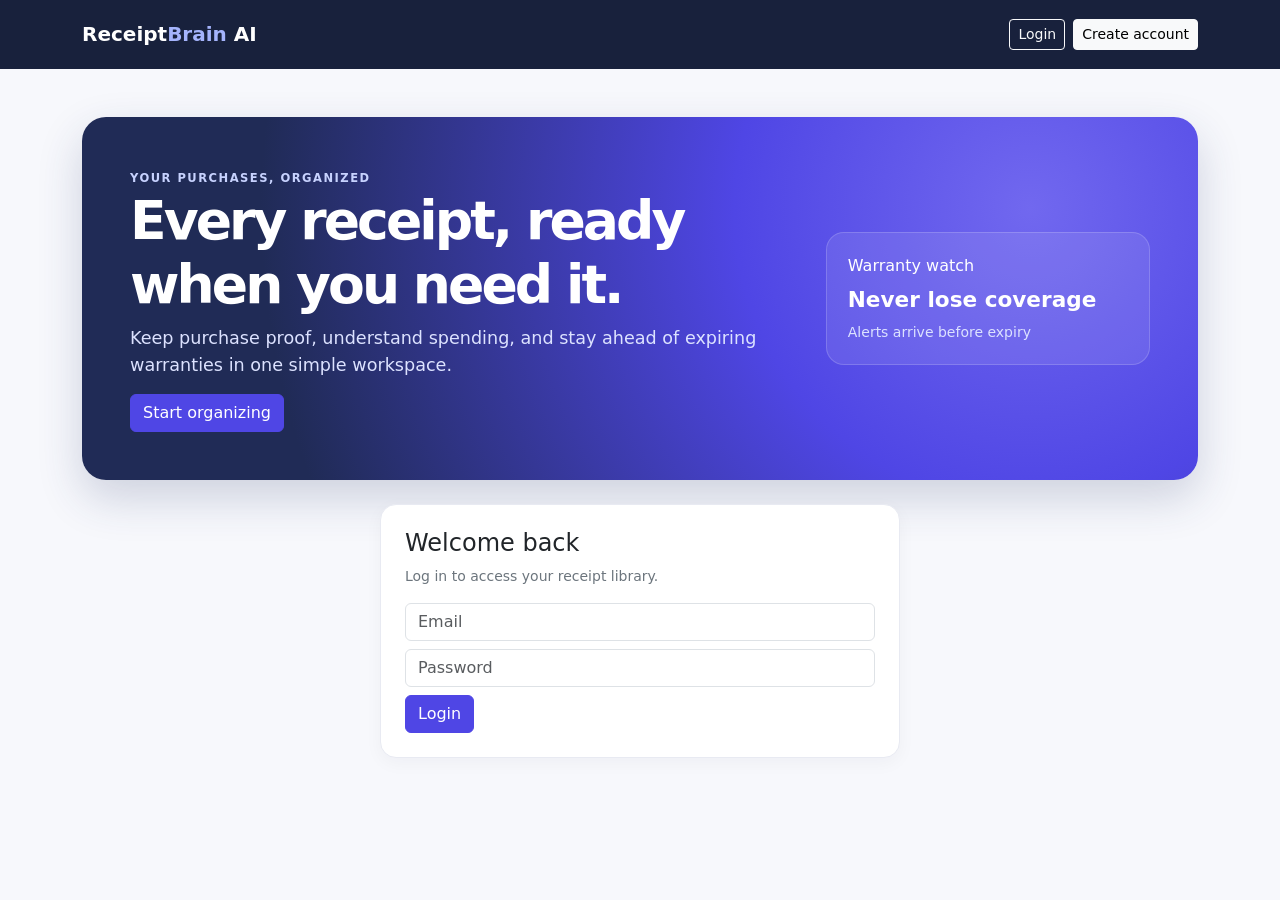
==== src/main/resources/static/index.html @ 35d72b03 "Initial commit" ====
<!DOCTYPE html>
<html lang="en">
<head>
    <meta charset="UTF-8">
    <meta name="viewport" content="width=device-width, initial-scale=1.0">
    <title>ReceiptBrain AI</title>
    <link href="https://cdn.jsdelivr.net/npm/bootstrap@5.3.3/dist/css/bootstrap.min.css" rel="stylesheet">
    <link rel="stylesheet" href="styles.css">
</head>
<body>
<nav class="navbar navbar-expand-lg navbar-dark app-nav">
    <div class="container"><a class="navbar-brand fw-bold" href="#">Receipt<span>Brain</span> AI</a>
        <div class="d-flex gap-2"><button id="loginButton" class="btn btn-outline-light btn-sm" onclick="showLogin()">Login</button><button id="registerButton" class="btn btn-light btn-sm" onclick="showRegister()">Create account</button><button id="logoutButton" class="btn btn-outline-light btn-sm d-none" onclick="logout()">Logout</button></div>
    </div>
</nav>
<main class="container py-4 py-md-5">
    <section class="hero p-4 p-md-5 mb-4">
        <div class="row align-items-center"><div class="col-lg-8"><span class="eyebrow">YOUR PURCHASES, ORGANIZED</span><h1>Every receipt, ready when you need it.</h1><p>Keep purchase proof, understand spending, and stay ahead of expiring warranties in one simple workspace.</p><button class="btn btn-primary" onclick="showRegister()">Start organizing</button></div><div class="col-lg-4"><div class="hero-stat"><span>Warranty watch</span><strong>Never lose coverage</strong><small>Alerts arrive before expiry</small></div></div></div>
    </section>
    <section id="authSection" class="card app-card auth-card mb-4"><div class="card-body p-4"><div id="authBox"></div></div></section>
    <section id="workspace" class="d-none">
        <div class="row g-4 mb-4"><div class="col-lg-7"><div class="card app-card h-100"><div class="card-body p-4"><h2 class="h5">Add a receipt</h2><p class="text-secondary small">We save the original file and make the details editable for accurate tracking.</p><div class="input-group"><input id="receiptFile" class="form-control" type="file" accept="image/*,.pdf,.svg"><button class="btn btn-primary" onclick="uploadReceipt()">Upload</button></div><div id="uploadStatus" class="small mt-2"></div></div></div></div><div class="col-lg-5"><div class="card app-card h-100"><div class="card-body p-4"><div class="d-flex justify-content-between align-items-center"><h2 class="h5 mb-0">Warranty alerts</h2><span id="alertCount" class="badge text-bg-warning">0</span></div><div id="warrantyAlerts" class="mt-3 small text-secondary">No upcoming warranty deadlines.</div></div></div></div></div>
        <section id="summaryCards" class="row g-3 mb-4"></section>
        <section class="card app-card mb-4"><div class="card-body p-4"><div class="d-flex flex-wrap justify-content-between gap-2 align-items-center mb-3"><div><h2 class="h5 mb-1">Receipt library</h2><p class="small text-secondary mb-0">Search, review and correct extracted receipt details.</p></div><button class="btn btn-sm btn-outline-secondary" onclick="clearSearch()">Clear filters</button></div><div class="row g-2"><div class="col-md-4"><input id="searchMerchant" class="form-control" placeholder="Merchant"></div><div class="col-md-4"><input id="searchCategory" class="form-control" placeholder="Category"></div><div class="col-md-4"><div class="input-group"><input id="searchQuery" class="form-control" placeholder="Search receipts"><button class="btn btn-primary" onclick="loadDashboard()">Search</button></div></div></div><div id="receiptList" class="receipt-list mt-4"></div></div></section>
    </section>
</main>
<div class="modal fade" id="receiptModal" tabindex="-1"><div class="modal-dialog"><div class="modal-content"><form onsubmit="event.preventDefault(); saveReceipt();"><div class="modal-header"><h2 class="modal-title fs-5">Verify receipt details</h2><button type="button" class="btn-close" data-bs-dismiss="modal"></button></div><div class="modal-body"><input id="editId" type="hidden"><div class="mb-2"><label class="form-label">Merchant</label><input id="editMerchant" class="form-control" required></div><div class="row g-2"><div class="col"><label class="form-label">Purchase date</label><input id="editDate" class="form-control" type="date" required></div><div class="col"><label class="form-label">Amount (INR)</label><input id="editAmount" class="form-control" type="number" min="0" step="0.01" required></div></div><div class="row g-2 mt-1"><div class="col"><label class="form-label">Category</label><input id="editCategory" class="form-control"></div><div class="col"><label class="form-label">Warranty months</label><input id="editWarranty" class="form-control" type="number" min="0" value="0"></div></div><div class="mt-2"><label class="form-label">Payment method</label><input id="editPayment" class="form-control"></div></div><div class="modal-footer"><button class="btn btn-primary">Save receipt</button></div></form></div></div></div>
<script src="https://cdn.jsdelivr.net/npm/bootstrap@5.3.3/dist/js/bootstrap.bundle.min.js"></script><script src="app.js"></script>
</body></html>
---- src/main/resources/static/styles.css ----
:root { --ink:#172033; --muted:#667085; --brand:#4f46e5; --soft:#f5f7ff; }
body { background:#f7f8fc; color:var(--ink); min-height:100vh; }
.app-nav { background:#18213c; padding:.9rem 0; }.navbar-brand span { color:#a5b4fc; }
.hero { color:white; border-radius:24px; background:radial-gradient(circle at 85% 25%,#7168ef 0,#4f46e5 30%,#202b56 78%); box-shadow:0 18px 45px #29356733; }.hero h1 { font-size:clamp(2rem,5vw,3.35rem); max-width:690px; font-weight:750; letter-spacing:-.055em; }.hero p { color:#dce2ff; max-width:650px; font-size:1.1rem; }.eyebrow { font-size:.72rem; font-weight:bold; letter-spacing:.13em; color:#c7d2fe; }.hero-stat { background:#ffffff18; border:1px solid #ffffff2b; border-radius:18px; padding:1.3rem; display:flex; flex-direction:column; gap:.35rem; }.hero-stat strong { font-size:1.35rem; }.hero-stat small { color:#dce2ff; }
.app-card,.metric-card { border:1px solid #e8eaf2; box-shadow:0 5px 18px #18213c0a; border-radius:16px; background:white; }.metric-card { height:100%; padding:1.2rem; }.metric-card span { display:block; color:var(--muted); font-size:.82rem; }.metric-card strong { font-size:1.35rem; display:block; margin-top:.25rem; }.auth-card { max-width:520px; margin:auto; }.btn-primary { background:var(--brand); border-color:var(--brand); }.btn-primary:hover { background:#4338ca; border-color:#4338ca; }
.receipt-list { border-top:1px solid #eef0f5; }.receipt-row { border:0; border-bottom:1px solid #eef0f5; background:white; width:100%; padding:1rem .3rem; display:flex; align-items:center; gap:.8rem; color:var(--ink); }.receipt-row:hover { background:var(--soft); }.receipt-row small { display:block; color:var(--muted); margin-top:.18rem; }.receipt-icon { width:34px; height:34px; display:grid; place-items:center; border-radius:9px; color:var(--brand); background:#eef2ff; font-size:1.4rem; }.empty-state { text-align:center; color:var(--muted); padding:2rem; }.alert-row { display:flex; gap:.6rem; padding:.55rem 0; border-bottom:1px solid #f0f1f5; }.status-dot { margin-top:.33rem; width:9px; height:9px; border-radius:50%; background:#f59e0b; flex:0 0 auto; }.status-dot.expired { background:#ef4444; }
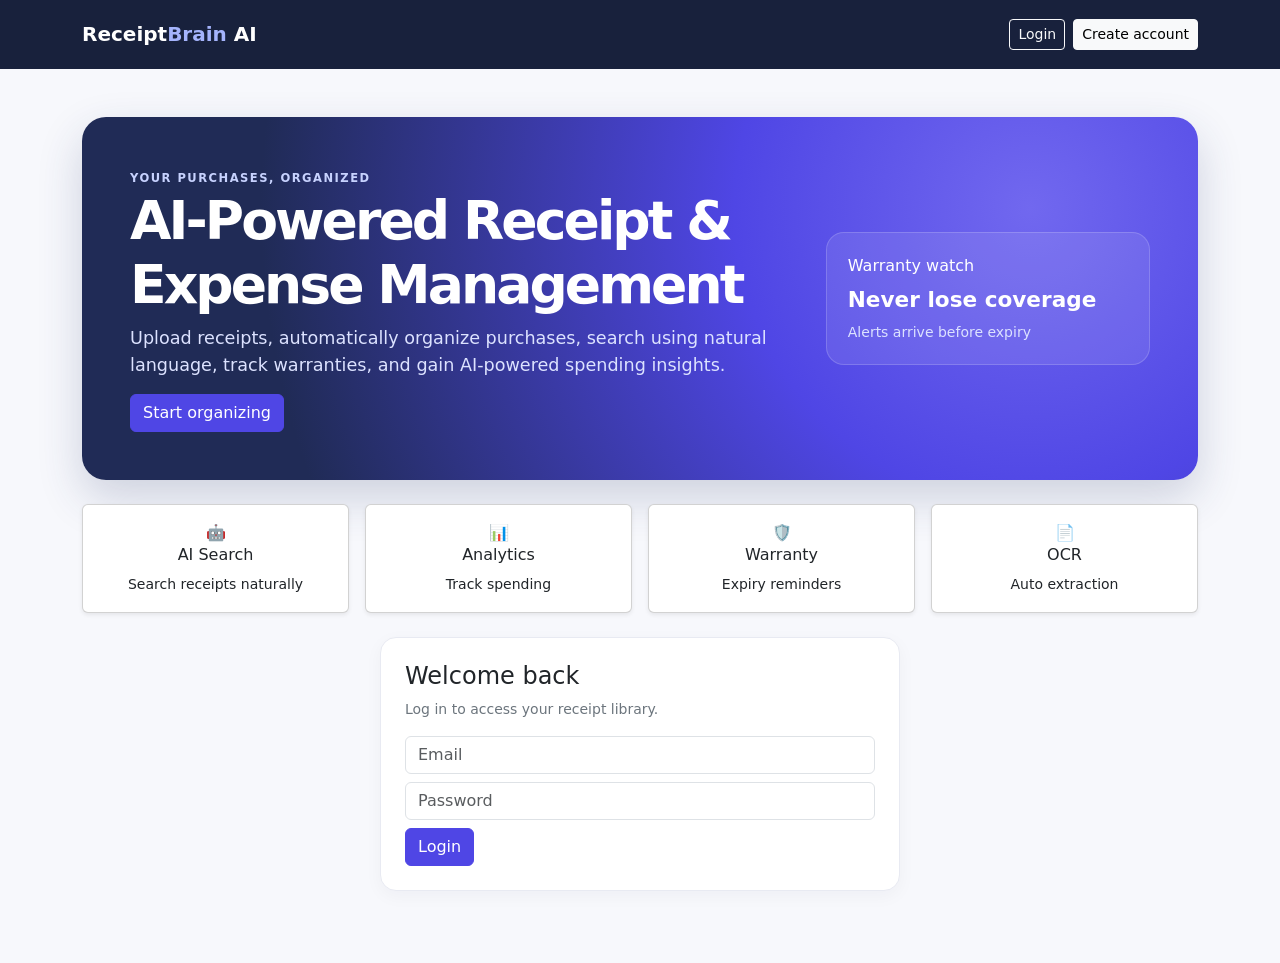
==== commit 1358c0ef: "updated ui" ====
--- a/src/main/resources/static/index.html
+++ b/src/main/resources/static/index.html
@@ -1,5 +1,6 @@
 <!DOCTYPE html>
 <html lang="en">
+
 <head>
     <meta charset="UTF-8">
     <meta name="viewport" content="width=device-width, initial-scale=1.0">
@@ -7,23 +8,275 @@
     <link href="https://cdn.jsdelivr.net/npm/bootstrap@5.3.3/dist/css/bootstrap.min.css" rel="stylesheet">
     <link rel="stylesheet" href="styles.css">
 </head>
+
 <body>
-<nav class="navbar navbar-expand-lg navbar-dark app-nav">
-    <div class="container"><a class="navbar-brand fw-bold" href="#">Receipt<span>Brain</span> AI</a>
-        <div class="d-flex gap-2"><button id="loginButton" class="btn btn-outline-light btn-sm" onclick="showLogin()">Login</button><button id="registerButton" class="btn btn-light btn-sm" onclick="showRegister()">Create account</button><button id="logoutButton" class="btn btn-outline-light btn-sm d-none" onclick="logout()">Logout</button></div>
+    <nav class="navbar navbar-expand-lg navbar-dark app-nav">
+        <div class="container"><a class="navbar-brand fw-bold" href="#">Receipt<span>Brain</span> AI</a>
+            <div class="d-flex gap-2"><button id="loginButton" class="btn btn-outline-light btn-sm"
+                    onclick="showLogin()">Login</button><button id="registerButton" class="btn btn-light btn-sm"
+                    onclick="showRegister()">Create account</button><button id="logoutButton"
+                    class="btn btn-outline-light btn-sm d-none" onclick="logout()">Logout</button></div>
+        </div>
+    </nav>
+    <main class="container py-4 py-md-5">
+        <section class="hero p-4 p-md-5 mb-4">
+            <div class="row align-items-center">
+                <div class="col-lg-8"><span class="eyebrow">YOUR PURCHASES, ORGANIZED</span>
+                    <h1>AI-Powered Receipt & Expense Management</h1>
+
+                    <p>Upload receipts, automatically organize purchases, search using natural language, track
+                        warranties, and gain AI-powered spending insights.
+                    </p><button class="btn btn-primary" onclick="showRegister()">Start organizing</button>
+                </div>
+                <div class="col-lg-4">
+                    <div class="hero-stat"><span>Warranty watch</span><strong>Never lose coverage</strong><small>Alerts
+                            arrive before expiry</small></div>
+                </div>
+            </div>
+        </section>
+        <section class="row g-3 mb-4">
+
+            <div class="col-md-3">
+
+                <div class="card shadow-sm">
+
+                    <div class="card-body text-center">
+
+                        🤖
+
+                        <h6>AI Search</h6>
+
+                        <small>Search receipts naturally</small>
+
+                    </div>
+
+                </div>
+
+            </div>
+
+            <div class="col-md-3">
+
+                <div class="card shadow-sm">
+
+                    <div class="card-body text-center">
+
+                        📊
+
+                        <h6>Analytics</h6>
+
+                        <small>Track spending</small>
+
+                    </div>
+
+                </div>
+
+            </div>
+
+            <div class="col-md-3">
+
+                <div class="card shadow-sm">
+
+                    <div class="card-body text-center">
+
+                        🛡️
+
+                        <h6>Warranty</h6>
+
+                        <small>Expiry reminders</small>
+
+                    </div>
+
+                </div>
+
+            </div>
+
+            <div class="col-md-3">
+
+                <div class="card shadow-sm">
+
+                    <div class="card-body text-center">
+
+                        📄
+
+                        <h6>OCR</h6>
+
+                        <small>Auto extraction</small>
+
+                    </div>
+
+                </div>
+
+            </div>
+
+        </section>
+        <section id="authSection" class="card app-card auth-card mb-4">
+            <div class="card-body p-4">
+                <div id="authBox"></div>
+            </div>
+        </section>
+        <section id="workspace" class="d-none">
+            <div class="row g-4 mb-4">
+                <div class="col-lg-7">
+                    <div class="card app-card h-100">
+                        <div class="card-body p-4">
+                            <h2 class="h5">Add a receipt</h2>
+                            <p class="text-secondary small">We save the original file and make the details editable for
+                                accurate tracking.</p>
+                            <div class="input-group"><input id="receiptFile" class="form-control" type="file"
+                                    accept="image/*,.pdf,.svg"><button class="btn btn-primary"
+                                    onclick="uploadReceipt()">Upload</button></div>
+                            <div id="uploadStatus" class="small mt-2"></div>
+                        </div>
+                    </div>
+                </div>
+                <div class="col-lg-5">
+                    <div class="card app-card h-100">
+                        <div class="card-body p-4">
+                            <div class="d-flex justify-content-between align-items-center">
+                                <h2 class="h5 mb-0">Warranty alerts</h2><span id="alertCount"
+                                    class="badge text-bg-warning">0</span>
+                            </div>
+                            <div id="warrantyAlerts" class="mt-3 small text-secondary">No upcoming warranty deadlines.
+                            </div>
+                        </div>
+                    </div>
+                </div>
+            </div>
+            <section id="summaryCards" class="row g-3 mb-4"></section>
+            <section class="card app-card mb-4">
+                <div class="card-body p-4">
+                    <div class="d-flex flex-wrap justify-content-between gap-2 align-items-center mb-3">
+                        <div>
+                            <h2 class="h5 mb-1">Receipt Library</h2>
+
+                            <p class="small text-secondary mb-1">
+                                Search, review and manage your receipts.
+                            </p>
+
+                            <p class="text-primary small fw-semibold">
+                                🤖 AI Natural Language Search
+                            </p>
+
+                            <p class="text-muted small">
+                                Try queries like:
+                                <strong>"Amazon receipts"</strong>,
+                                <strong>"Food above ₹5000"</strong>,
+                                <strong>"Shopping"</strong>,
+                                <strong>"Medical"</strong>
+                            </p>
+                        </div><button class="btn btn-sm btn-outline-secondary" onclick="clearSearch()">Clear
+                            filters</button>
+                    </div>
+                    <div class="row g-3">
+
+                        <div class="col-md-3">
+                            <input id="searchMerchant" class="form-control" placeholder="Merchant">
+                        </div>
+
+                        <div class="col-md-3">
+                            <input id="searchCategory" class="form-control" placeholder="Category">
+                        </div>
+
+                        <div class="col-md-6">
+
+                            <label class="form-label fw-semibold">
+
+                                🔍 AI Natural Language Search
+
+                            </label>
+
+                            <div class="input-group">
+
+                                <input id="searchQuery" class="form-control"
+                                    placeholder="Example: Amazon receipts above 5000">
+
+                                <button class="btn btn-primary" onclick="loadDashboard()">
+
+                                    Search
+
+                                </button>
+
+                            </div>
+
+                        </div>
+
+                    </div>
+                    <div class="mt-3">
+
+                        <small class="text-muted">
+
+                            Example Searches
+
+                        </small>
+
+                        <div class="mt-2">
+
+                            <span class="badge bg-primary me-2 mb-2">
+                                Amazon receipts
+                            </span>
+
+                            <span class="badge bg-success me-2 mb-2">
+                                Food
+                            </span>
+
+                            <span class="badge bg-warning text-dark me-2 mb-2">
+                                Above ₹5000
+                            </span>
+
+                            <span class="badge bg-info text-dark me-2 mb-2">
+                                Shopping
+                            </span>
+
+                            <span class="badge bg-danger me-2 mb-2">
+                                Medical
+                            </span>
+
+                            <span class="badge bg-secondary me-2 mb-2">
+                                Below ₹1000
+                            </span>
+
+                        </div>
+
+                    </div>
+                    <div id="receiptList" class="receipt-list mt-4"></div>
+                </div>
+            </section>
+        </section>
+    </main>
+
+    <div class="modal fade" id="receiptModal" tabindex="-1">
+        <div class="modal-dialog">
+            <div class="modal-content">
+                <form onsubmit="event.preventDefault(); saveReceipt();">
+                    <div class="modal-header">
+                        <h2 class="modal-title fs-5">Verify receipt details</h2><button type="button" class="btn-close"
+                            data-bs-dismiss="modal"></button>
+                    </div>
+                    <div class="modal-body"><input id="editId" type="hidden">
+                        <div class="mb-2"><label class="form-label">Merchant</label><input id="editMerchant"
+                                class="form-control" required></div>
+                        <div class="row g-2">
+                            <div class="col"><label class="form-label">Purchase date</label><input id="editDate"
+                                    class="form-control" type="date" required></div>
+                            <div class="col"><label class="form-label">Amount (INR)</label><input id="editAmount"
+                                    class="form-control" type="number" min="0" step="0.01" required></div>
+                        </div>
+                        <div class="row g-2 mt-1">
+                            <div class="col"><label class="form-label">Category</label><input id="editCategory"
+                                    class="form-control"></div>
+                            <div class="col"><label class="form-label">Warranty months</label><input id="editWarranty"
+                                    class="form-control" type="number" min="0" value="0"></div>
+                        </div>
+                        <div class="mt-2"><label class="form-label">Payment method</label><input id="editPayment"
+                                class="form-control"></div>
+                    </div>
+                    <div class="modal-footer"><button class="btn btn-primary">Save receipt</button></div>
+                </form>
+            </div>
+        </div>
     </div>
-</nav>
-<main class="container py-4 py-md-5">
-    <section class="hero p-4 p-md-5 mb-4">
-        <div class="row align-items-center"><div class="col-lg-8"><span class="eyebrow">YOUR PURCHASES, ORGANIZED</span><h1>Every receipt, ready when you need it.</h1><p>Keep purchase proof, understand spending, and stay ahead of expiring warranties in one simple workspace.</p><button class="btn btn-primary" onclick="showRegister()">Start organizing</button></div><div class="col-lg-4"><div class="hero-stat"><span>Warranty watch</span><strong>Never lose coverage</strong><small>Alerts arrive before expiry</small></div></div></div>
-    </section>
-    <section id="authSection" class="card app-card auth-card mb-4"><div class="card-body p-4"><div id="authBox"></div></div></section>
-    <section id="workspace" class="d-none">
-        <div class="row g-4 mb-4"><div class="col-lg-7"><div class="card app-card h-100"><div class="card-body p-4"><h2 class="h5">Add a receipt</h2><p class="text-secondary small">We save the original file and make the details editable for accurate tracking.</p><div class="input-group"><input id="receiptFile" class="form-control" type="file" accept="image/*,.pdf,.svg"><button class="btn btn-primary" onclick="uploadReceipt()">Upload</button></div><div id="uploadStatus" class="small mt-2"></div></div></div></div><div class="col-lg-5"><div class="card app-card h-100"><div class="card-body p-4"><div class="d-flex justify-content-between align-items-center"><h2 class="h5 mb-0">Warranty alerts</h2><span id="alertCount" class="badge text-bg-warning">0</span></div><div id="warrantyAlerts" class="mt-3 small text-secondary">No upcoming warranty deadlines.</div></div></div></div></div>
-        <section id="summaryCards" class="row g-3 mb-4"></section>
-        <section class="card app-card mb-4"><div class="card-body p-4"><div class="d-flex flex-wrap justify-content-between gap-2 align-items-center mb-3"><div><h2 class="h5 mb-1">Receipt library</h2><p class="small text-secondary mb-0">Search, review and correct extracted receipt details.</p></div><button class="btn btn-sm btn-outline-secondary" onclick="clearSearch()">Clear filters</button></div><div class="row g-2"><div class="col-md-4"><input id="searchMerchant" class="form-control" placeholder="Merchant"></div><div class="col-md-4"><input id="searchCategory" class="form-control" placeholder="Category"></div><div class="col-md-4"><div class="input-group"><input id="searchQuery" class="form-control" placeholder="Search receipts"><button class="btn btn-primary" onclick="loadDashboard()">Search</button></div></div></div><div id="receiptList" class="receipt-list mt-4"></div></div></section>
-    </section>
-</main>
-<div class="modal fade" id="receiptModal" tabindex="-1"><div class="modal-dialog"><div class="modal-content"><form onsubmit="event.preventDefault(); saveReceipt();"><div class="modal-header"><h2 class="modal-title fs-5">Verify receipt details</h2><button type="button" class="btn-close" data-bs-dismiss="modal"></button></div><div class="modal-body"><input id="editId" type="hidden"><div class="mb-2"><label class="form-label">Merchant</label><input id="editMerchant" class="form-control" required></div><div class="row g-2"><div class="col"><label class="form-label">Purchase date</label><input id="editDate" class="form-control" type="date" required></div><div class="col"><label class="form-label">Amount (INR)</label><input id="editAmount" class="form-control" type="number" min="0" step="0.01" required></div></div><div class="row g-2 mt-1"><div class="col"><label class="form-label">Category</label><input id="editCategory" class="form-control"></div><div class="col"><label class="form-label">Warranty months</label><input id="editWarranty" class="form-control" type="number" min="0" value="0"></div></div><div class="mt-2"><label class="form-label">Payment method</label><input id="editPayment" class="form-control"></div></div><div class="modal-footer"><button class="btn btn-primary">Save receipt</button></div></form></div></div></div>
-<script src="https://cdn.jsdelivr.net/npm/bootstrap@5.3.3/dist/js/bootstrap.bundle.min.js"></script><script src="app.js"></script>
-</body></html>
+    <script src="https://cdn.jsdelivr.net/npm/bootstrap@5.3.3/dist/js/bootstrap.bundle.min.js"></script>
+    <script src="app.js"></script>
+</body>
+
+</html>
